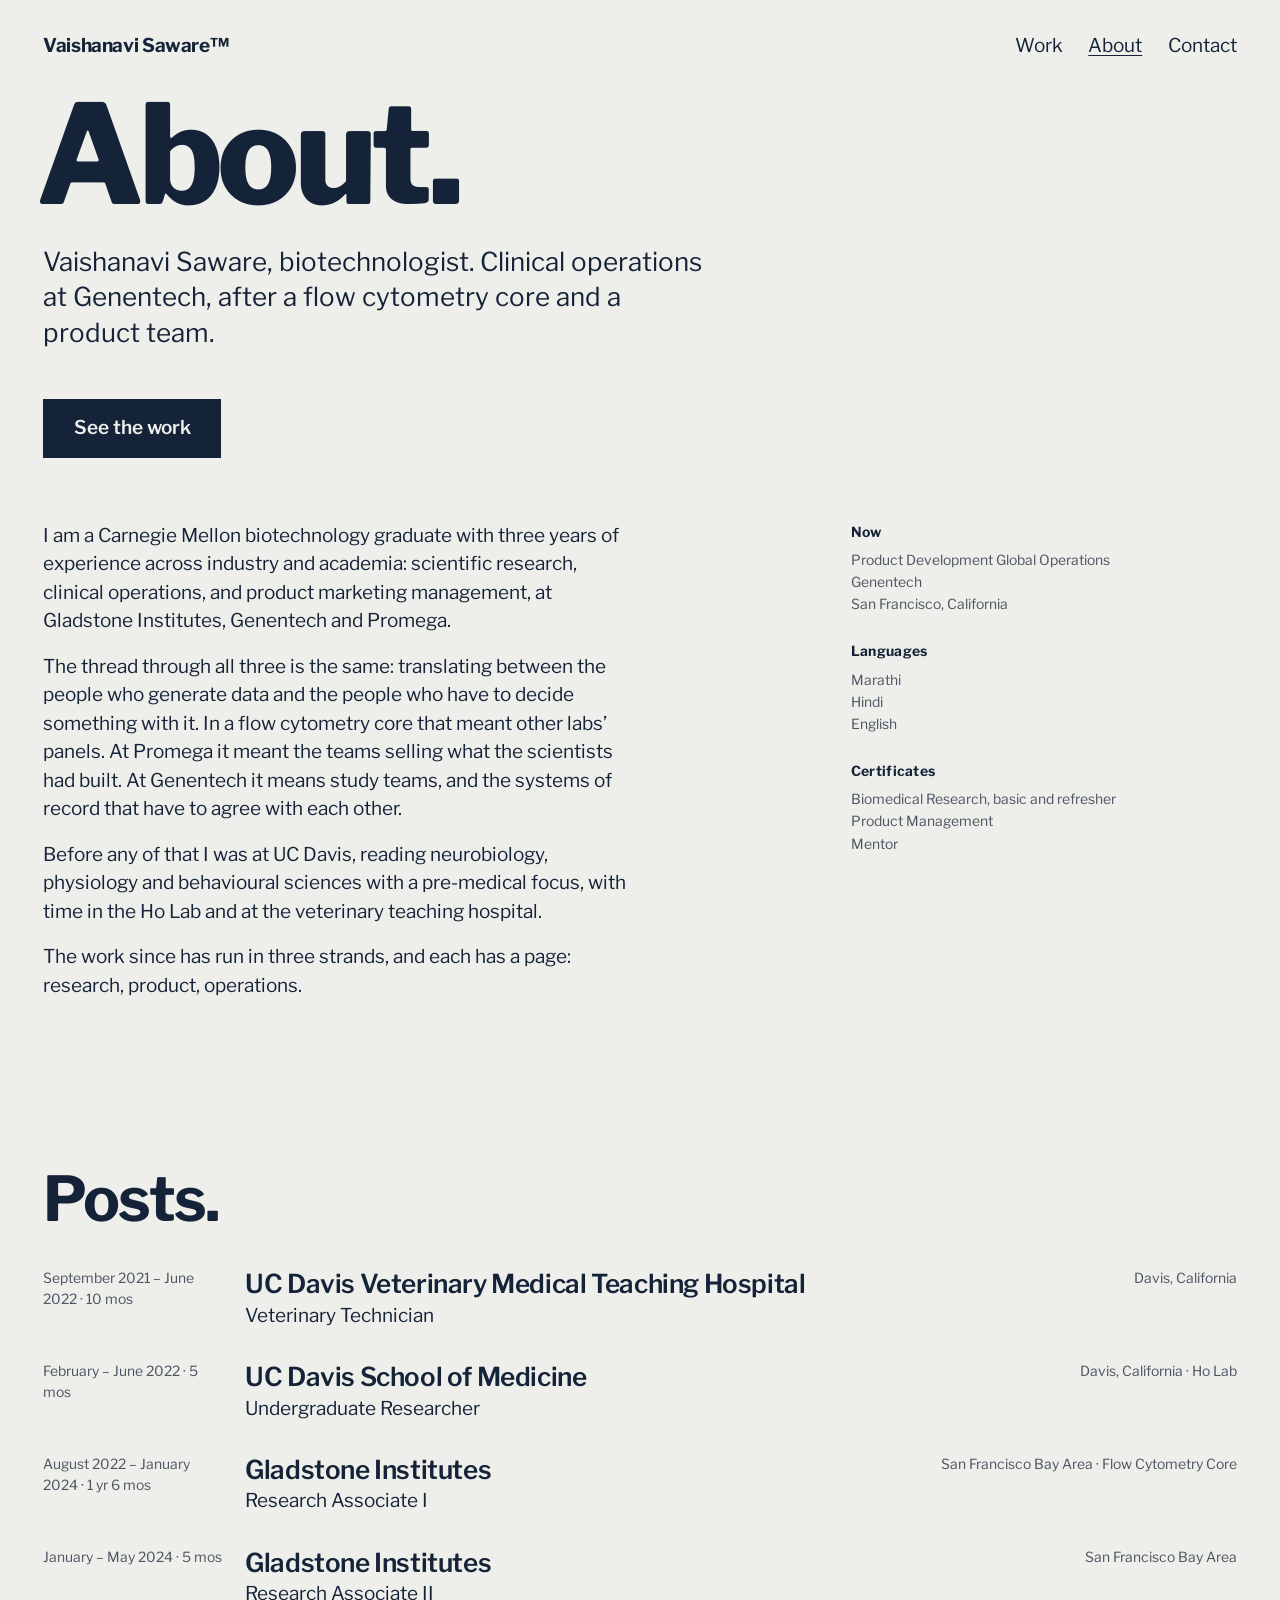
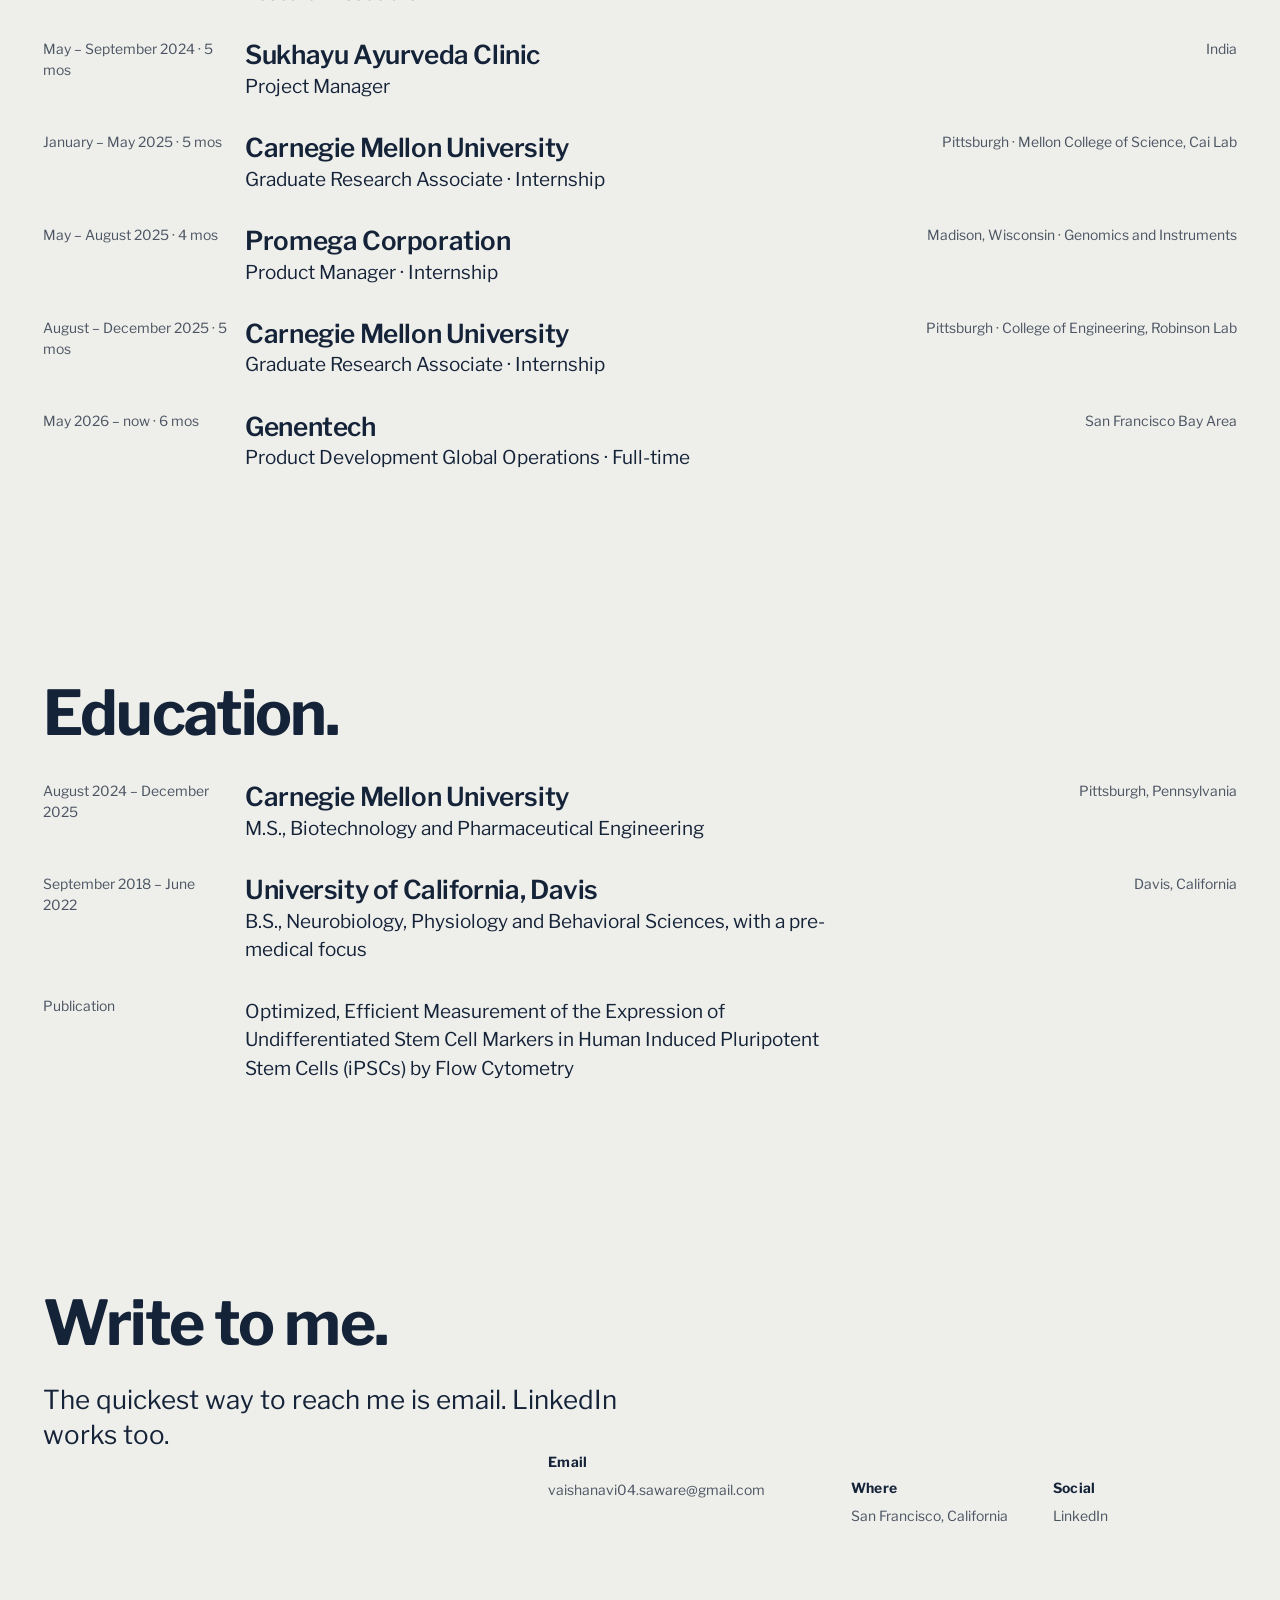
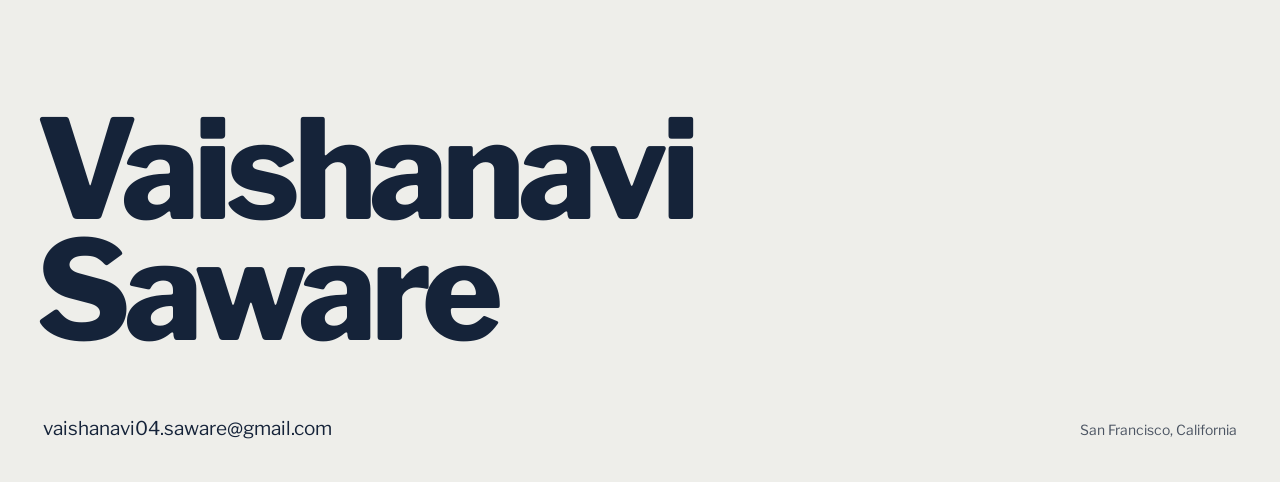
==== about.html @ 1524dba7 "Portfolio site for Vaishanavi Saware Five static pages built on a twelve-column grid with two anchor" ====
<!doctype html>
<html lang="en" class="no-js">
<head>
<meta charset="utf-8">
<meta name="viewport" content="width=device-width, initial-scale=1">
<title>About, Vaishanavi Saware</title>
<meta name="description" content="How Vaishanavi Saware got from a veterinary teaching hospital and a flow cytometry core to clinical operations at Genentech.">
<link rel="preconnect" href="https://fonts.googleapis.com">
<link rel="preconnect" href="https://fonts.gstatic.com" crossorigin>
<link href="https://fonts.googleapis.com/css2?family=Libre+Franklin:wght@400;600;700;800&display=swap" rel="stylesheet">
<link rel="stylesheet" href="assets/site.css">
</head>
<body>

<header class="wrap" style="padding-block:clamp(1.25rem,2.6vw,2rem) 0">
  <div class="grid corner-top">
    <a class="mark" href="index.html" style="grid-column:1 / span 5"><span class="mark-full">Vaishanavi Saware™</span><span class="mark-short">V. Saware</span></a>
    <nav class="nav a-rightend" aria-label="Main">
      <ul>
        <li><a href="index.html#work">Work</a></li>
        <li><a href="about.html" aria-current="page">About</a></li>
        <li><a href="#contact">Contact</a></li>
      </ul>
    </nav>
  </div>
</header>

<main>

  <section class="wrap sheet-head" aria-labelledby="about-h">
    <div class="grid">
      <div style="grid-column:1 / span 8">
        <h1 class="rise" id="about-h">About.</h1>
        <p class="lead rise" style="margin-top:clamp(1.1rem,2.2vw,1.75rem)">Vaishanavi Saware, biotechnologist. Clinical operations at Genentech, after a flow cytometry core and a product team.</p>
        <p class="rise"><a class="btn" href="index.html#work">See the work</a></p>
      </div>
    </div>

    <div class="grid" style="margin-top:clamp(2.5rem,5vw,4rem)">
      <div class="prose a-left">
        <p class="rise">I am a Carnegie Mellon biotechnology graduate with three years of experience across industry and academia: scientific research, clinical operations, and product marketing management, at Gladstone Institutes, Genentech and Promega.</p>
        <p class="rise">The thread through all three is the same: translating between the people who generate data and the people who have to decide something with it. In a flow cytometry core that meant other labs&#8217; panels. At Promega it meant the teams selling what the scientists had built. At Genentech it means study teams, and the systems of record that have to agree with each other.</p>
        <p class="rise">Before any of that I was at UC Davis, reading neurobiology, physiology and behavioural sciences with a pre-medical focus, with time in the Ho Lab and at the veterinary teaching hospital.</p>
        <p class="rise">The work since has run in three strands, and each has a page: research, product, operations.</p>
      </div>
      <div class="meta a-rightend rise">
        <div class="meta-block"><b>Now</b><span>Product Development Global Operations</span><span>Genentech</span><span>San Francisco, California</span></div>
        <div class="meta-block"><b>Languages</b><span>Marathi</span><span>Hindi</span><span>English</span></div>
        <div class="meta-block"><b>Certificates</b><span>Biomedical Research, basic and refresher</span><span>Product Management</span><span>Mentor</span></div>
      </div>
    </div>
  </section>

  <section class="wrap" aria-labelledby="posts-h" style="padding-block:var(--sect)">
    <div class="grid"><h2 class="a-full rise" id="posts-h">Posts.</h2></div>
    <div class="stack" style="margin-top:clamp(1.5rem,3vw,2.5rem)">
      <div class="stack-row grid rise">
        <span class="when">September 2021 – June 2022 · 10 mos</span>
        <div class="body"><span class="org">UC Davis Veterinary Medical Teaching Hospital</span><span class="role">Veterinary Technician</span></div>
        <span class="where">Davis, California</span>
      </div>
      <div class="stack-row grid rise">
        <span class="when">February – June 2022 · 5 mos</span>
        <div class="body"><span class="org">UC Davis School of Medicine</span><span class="role">Undergraduate Researcher</span></div>
        <span class="where">Davis, California · Ho Lab</span>
      </div>
      <div class="stack-row grid rise">
        <span class="when">August 2022 – January 2024 · 1 yr 6 mos</span>
        <div class="body"><span class="org">Gladstone Institutes</span><span class="role">Research Associate I</span></div>
        <span class="where">San Francisco Bay Area · Flow Cytometry Core</span>
      </div>
      <div class="stack-row grid rise">
        <span class="when">January – May 2024 · 5 mos</span>
        <div class="body"><span class="org">Gladstone Institutes</span><span class="role">Research Associate II</span></div>
        <span class="where">San Francisco Bay Area</span>
      </div>
      <div class="stack-row grid rise">
        <span class="when">May – September 2024 · 5 mos</span>
        <div class="body"><span class="org">Sukhayu Ayurveda Clinic</span><span class="role">Project Manager</span></div>
        <span class="where">India</span>
      </div>
      <div class="stack-row grid rise">
        <span class="when">January – May 2025 · 5 mos</span>
        <div class="body"><span class="org">Carnegie Mellon University</span><span class="role">Graduate Research Associate · Internship</span></div>
        <span class="where">Pittsburgh · Mellon College of Science, Cai Lab</span>
      </div>
      <div class="stack-row grid rise">
        <span class="when">May – August 2025 · 4 mos</span>
        <div class="body"><span class="org">Promega Corporation</span><span class="role">Product Manager · Internship</span></div>
        <span class="where">Madison, Wisconsin · Genomics and Instruments</span>
      </div>
      <div class="stack-row grid rise">
        <span class="when">August – December 2025 · 5 mos</span>
        <div class="body"><span class="org">Carnegie Mellon University</span><span class="role">Graduate Research Associate · Internship</span></div>
        <span class="where">Pittsburgh · College of Engineering, Robinson Lab</span>
      </div>
      <div class="stack-row grid rise">
        <span class="when">May 2026 – now · 6 mos</span>
        <div class="body"><span class="org">Genentech</span><span class="role">Product Development Global Operations · Full-time</span></div>
        <span class="where">San Francisco Bay Area</span>
      </div>
    </div>
  </section>

  <section class="wrap" aria-labelledby="edu-h" style="padding-block:var(--sect)">
    <div class="grid"><h2 class="a-full rise" id="edu-h">Education.</h2></div>
    <div class="stack" style="margin-top:clamp(1.5rem,3vw,2.5rem)">
      <div class="stack-row grid rise">
        <span class="when">August 2024 – December 2025</span>
        <div class="body"><span class="org">Carnegie Mellon University</span><span class="role">M.S., Biotechnology and Pharmaceutical Engineering</span></div>
        <span class="where">Pittsburgh, Pennsylvania</span>
      </div>
      <div class="stack-row grid rise">
        <span class="when">September 2018 – June 2022</span>
        <div class="body"><span class="org">University of California, Davis</span><span class="role">B.S., Neurobiology, Physiology and Behavioral Sciences, with a pre-medical focus</span></div>
        <span class="where">Davis, California</span>
      </div>
      <div class="stack-row grid rise">
        <span class="when">Publication</span>
        <div class="body"><span class="role">Optimized, Efficient Measurement of the Expression of Undifferentiated Stem Cell Markers in Human Induced Pluripotent Stem Cells (iPSCs) by Flow Cytometry</span></div>
      </div>
    </div>
  </section>

  <section class="wrap grid meta" id="contact" aria-labelledby="contact-h" style="padding-block:var(--sect)">
    <div class="a-left">
      <h2 class="rise" id="contact-h">Write to me.</h2>
      <p class="lead rise" style="margin-top:clamp(1.1rem,2.2vw,1.75rem)">The quickest way to reach me is email. LinkedIn works too.</p>
    </div>
    <div class="meta-block mb-1 rise"><b>Email</b><a href="mailto:vaishanavi04.saware@gmail.com">vaishanavi04.saware@gmail.com</a></div>
    <div class="meta-block mb-2 rise"><b>Where</b><span>San Francisco, California</span></div>
    <div class="meta-block mb-3 rise"><b>Social</b><a href="https://www.linkedin.com/in/vaishanavi-saware">LinkedIn</a></div>
  </section>

</main>

<footer class="foot wrap">
    <div class="grid"><p class="name a-full rise">Vaishanavi Saware</p></div>
    <div class="grid foot-line">
      <span style="grid-column:1 / span 6"><a href="mailto:vaishanavi04.saware@gmail.com">vaishanavi04.saware@gmail.com</a></span>
      <span class="right small muted" style="grid-column:9 / span 4">San Francisco, California</span>
    </div>
  </footer>

<script src="assets/site.js"></script>
</body>
</html>
---- assets/site.css ----
/* Vaishanavi Saware — portfolio
   One grid, two anchor lines (column 1 and column 7), tight margins, few type sizes.
   Built to references/layout.md and references/type.md of the design-taste-frontend skill. */

*, *::before, *::after { box-sizing: border-box; }
* { margin: 0; }
html { -webkit-text-size-adjust: 100%; scrollbar-gutter: stable both-edges; }
img, video, svg { display: block; max-width: 100%; }
button, input, select { font: inherit; color: inherit; }

:root {
  --paper: #eeeeea;
  --cover: #c4d8e9;
  --ink: #152339;
  --muted: #4b5462;

  /* layout.md §2 — tight margins so content reaches the edges */
  --margin: clamp(1rem, 2.2vw, 2rem);        /* 16–32px */
  --gutter: clamp(0.75rem, 1.4vw, 1.5rem);   /* 12–24px */
  --sect: clamp(4.5rem, 8.2vw, 11rem);       /* 72px phone → 118px desktop */

  /* type.md §2 — few sizes, far apart */
  --step-small: clamp(0.8125rem, 0.79rem + 0.1vw, 0.875rem);
  --step-body:  clamp(1.0625rem, 1rem + 0.25vw, 1.1875rem);
  --step-lead:  clamp(1.25rem, 1.1rem + 0.7vw, 1.625rem);
  --step-head:  clamp(2rem, 1.3rem + 3.2vw, 4rem);
  --step-disp:  clamp(3rem, 1rem + 9.5vw, 10.5rem);

  --ease: cubic-bezier(.22,.61,.36,1);
}

body {
  background: var(--paper); color: var(--ink);
  font-family: "Libre Franklin", "Helvetica Neue", Helvetica, Arial, sans-serif;
  font-size: var(--step-body); line-height: 1.5;
  font-kerning: normal; text-rendering: optimizeLegibility;
  max-width: 1920px; margin-inline: auto;
}

/* weight descends with size: only the name is at full weight (type.md §8) */
h1, h2, h3 { text-wrap: balance; hyphens: none; }
h1 { font-size: var(--step-disp); font-weight: 800; line-height: 0.9; letter-spacing: -0.04em; margin-left: -0.05em; }
h2 { font-size: var(--step-head); font-weight: 700; line-height: 0.98; letter-spacing: -0.03em; }
h3 { font-size: var(--step-lead); font-weight: 600; line-height: 1.2; letter-spacing: -0.015em; }
p { max-width: 62ch; text-wrap: pretty; }
p + p { margin-top: 0.9em; }
a { color: inherit; }
strong, b { font-weight: 600; }

::selection { background: var(--cover); color: var(--ink); }
:focus-visible { outline: 3px solid var(--ink); outline-offset: 3px; }
a { text-underline-offset: 0.18em; text-decoration-thickness: 0.07em; }

/* ---------- the one grid ---------- */
.wrap { padding-inline: var(--margin); }
.grid { display: grid; grid-template-columns: repeat(12, minmax(0, 1fr)); column-gap: var(--gutter); }
.muted { color: var(--muted); }
.small { font-size: var(--step-small); line-height: 1.45; }
.lead { font-size: var(--step-lead); line-height: 1.35; max-width: 40ch; }

/* anchor A = column 1, anchor B = column 7 */
.a-full { grid-column: 1 / -1; }
.a-left { grid-column: 1 / span 6; }
.a-right { grid-column: 7 / span 6; }
.a-rightend { grid-column: 9 / span 4; }

/* ---------- metadata ---------- */
.meta b { display: block; font-size: var(--step-small); font-weight: 700; letter-spacing: .02em; margin-bottom: .4rem; }
.meta span, .meta a { display: block; font-size: var(--step-small); color: var(--muted); line-height: 1.6;
  text-decoration: none; overflow-wrap: anywhere; }
.meta a:hover { color: var(--ink); text-decoration: underline; }
.meta-block + .meta-block { margin-top: clamp(1.1rem, 2vw, 1.6rem); }
.meta-row { display: grid; grid-template-columns: repeat(4, minmax(0, 1fr)); column-gap: var(--gutter); row-gap: clamp(1.1rem, 2vw, 1.6rem); }
.meta-row .meta-block + .meta-block { margin-top: 0; }

/* ---------- navigation (layout.md §7: small furniture, no bar) ---------- */
.nav ul { display: flex; gap: clamp(1rem, 2vw, 2rem); list-style: none; padding: 0; justify-content: flex-end; }
.nav a { text-decoration: none; font-size: var(--step-body); }
.nav a:hover, .nav a[aria-current="page"] { text-decoration: underline; }
.mark { font-size: var(--step-body); font-weight: 700; letter-spacing: -0.02em; text-decoration: none; }
.mark-short { display: none; }

/* ---------- the cover: one fact in each corner, like a mount round a print ---------- */
.cover { background: var(--cover); min-height: 100svh;
  padding-block: clamp(1.25rem, 2.6vw, 2rem) clamp(2rem, 4vw, 3.25rem);
  display: grid; align-content: space-between; row-gap: clamp(3rem, 8vw, 7rem); }
.cover .corner-top { align-items: baseline; }
.cover .corner-bottom { align-items: end; row-gap: clamp(2rem, 4vw, 3rem); }
.cover h1 { max-width: 11ch; }
.cover .lead { margin-top: clamp(1.1rem, 2.2vw, 1.75rem); }
.cover .btn { margin-top: clamp(1.4rem, 2.6vw, 2rem); }
.cover .meta b { color: var(--ink); }
.cover .meta span, .cover .meta a { color: var(--ink); }

.btn { display: inline-block; background: var(--ink); color: var(--paper); font-weight: 600;
  padding: .8em 1.6em; text-decoration: none; font-size: var(--step-body); border: 0;
  transition: background-color .2s var(--ease), transform .18s var(--ease); }
.btn:hover { background: #253752; }
.btn:active { transform: translateY(2px); }

/* ---------- the work index (an archive module: repetition is allowed here) ---------- */
.work-row { padding-block: clamp(1.1rem, 2.2vw, 1.8rem); }
.work-row a { text-decoration: none; display: grid;
  grid-template-columns: repeat(12, minmax(0, 1fr)); column-gap: var(--gutter); align-items: baseline; }
.work-row h3 { grid-column: 1 / span 5; font-size: var(--step-head); font-weight: 600;
  line-height: 0.98; letter-spacing: -0.03em; }
.work-row .where { grid-column: 1 / span 5; font-size: var(--step-small); color: var(--muted); margin-top: .5rem; }
.work-row .row-meta { grid-column: 7 / span 6; display: grid; gap: .35rem; align-self: end; padding-bottom: .4em; }
.work-row .disc { font-size: var(--step-body); max-width: 46ch; }
.work-row .go { font-size: var(--step-small); color: var(--muted); font-variant-numeric: tabular-nums; order: 2; }
.work-row a:hover h3 { text-decoration: underline; }

/* ---------- a work page head ---------- */
.sheet-head { padding-block: clamp(1.25rem, 2.6vw, 2rem) clamp(2.5rem, 5vw, 4.5rem); }
.sheet-head h1 { max-width: 11ch; }
.sheet-head .disc { font-size: var(--step-lead); margin-top: clamp(.7rem, 1.4vw, 1.1rem); max-width: 34ch; }
.sheet-head .btn { margin-top: clamp(1.4rem, 2.6vw, 2rem); }

/* ---------- prose and side column ---------- */
.prose p { font-size: var(--step-body); max-width: 60ch; }
.side h3 { margin-bottom: clamp(.7rem, 1.4vw, 1rem); }
.side ul { list-style: none; padding: 0; margin: 0; display: grid; gap: .4rem; }
.side li { font-size: var(--step-body); }

/* ---------- lists ---------- */
.stack > * + * { margin-top: clamp(1.4rem, 2.4vw, 2rem); }
.stack-row .when { grid-column: 1 / span 2; font-size: var(--step-small); color: var(--muted); font-variant-numeric: tabular-nums; }
.stack-row .body { grid-column: 3 / span 6; }
.stack-row .org { display: block; font-size: var(--step-lead); font-weight: 600; line-height: 1.2; letter-spacing: -0.015em; }
.stack-row .role { display: block; font-size: var(--step-body); margin-top: .15rem; }
.stack-row .where { grid-column: 9 / span 4; font-size: var(--step-small); color: var(--muted); text-align: right; }

.groups > div:nth-child(1) { grid-column: 1 / span 4; }
.groups > div:nth-child(2) { grid-column: 5 / span 4; }
.groups > div:nth-child(3) { grid-column: 9 / span 4; }
.groups h3 { margin-bottom: clamp(.7rem, 1.4vw, 1rem); }
.groups ul { list-style: none; padding: 0; margin: 0; display: grid; gap: .4rem; }
.groups li { font-size: var(--step-body); }

/* ---------- endings (layout.md §8: the name at full width, one quiet line) ---------- */
.foot { padding-block: clamp(3rem, 6vw, 7rem) clamp(1.75rem, 3vw, 2.5rem); }
.foot .name { font-size: var(--step-disp); font-weight: 800; letter-spacing: -0.045em; line-height: .88;
  margin-left: -0.05em; max-width: 11ch; }
.foot .foot-line { margin-top: clamp(2.5rem, 5vw, 4rem); align-items: baseline; }
.foot .foot-line a { font-size: var(--step-body); text-decoration: none; }
.foot .foot-line a:hover { text-decoration: underline; }
.foot .foot-line .right { justify-self: end; text-align: right; }

.next { padding-block: clamp(3rem, 6vw, 6rem) 0; align-items: baseline; }
.next a { text-decoration: none; }
.next .go-next { font-size: var(--step-lead); font-weight: 600; letter-spacing: -0.015em; }
.next .back { justify-self: end; font-size: var(--step-body); color: var(--muted); }
.next a:hover { text-decoration: underline; }

/* ---------- motion ---------- */
.rise { opacity: 0; transform: translateY(16px); transition: opacity .55s var(--ease), transform .55s var(--ease); }
.rise.in { opacity: 1; transform: none; }
.no-js .rise { opacity: 1; transform: none; }

/* ---------- the phone is a second composition (layout.md §9) ---------- */
@media (max-width: 900px) {
  .a-left, .a-right, .a-rightend { grid-column: 1 / -1; }
  .a-right, .a-rightend { margin-top: clamp(1.75rem, 4vw, 2.5rem); }
  .work-row a { grid-template-columns: 1fr; row-gap: .5rem; }
  .work-row h3, .work-row .row-meta, .work-row .where { grid-column: 1 / -1; }
  .work-row .row-meta { align-self: auto; padding-bottom: 0; }
  .work-row .go { order: 0; }
  .stack-row .when, .stack-row .body, .stack-row .where { grid-column: 1 / -1; }
  .stack-row .where { margin-top: .15rem; text-align: left; }
  .stack-row .body { margin-top: .15rem; }
  .cover h1, .sheet-head h1 { max-width: none; }

  .foot .name { max-width: none; }
  .foot .foot-line .right, .next .back { justify-self: start; text-align: left; margin-top: .75rem; }
}

@media (prefers-reduced-motion: reduce) {
  * { animation-duration: .01ms !important; transition-duration: .01ms !important; }
  .rise { opacity: 1; transform: none; }
}

@media (max-width: 700px) {
  .groups > div:nth-child(1), .groups > div:nth-child(2), .groups > div:nth-child(3) { grid-column: 1 / -1; }
  .groups > div + div { margin-top: clamp(1.75rem, 4vw, 2.5rem); }
}

/* the one deliberate exception: the work index heading is a monument */
.h-monument { font-size: var(--step-disp); font-weight: 800; line-height: 0.9;
  letter-spacing: -0.04em; margin-left: -0.05em; }

/* contact: the heading on anchor A, the facts on their own columns from anchor B */
#contact .mb-1 { grid-column: 6 / span 3; }
#contact .mb-2 { grid-column: 9 / span 2; }
#contact .mb-3 { grid-column: 11 / span 2; }

/* ---------- metadata groups: horizontal while there is room, on the same columns ---------- */
@media (max-width: 900px) {
  /* the three facts drop under the heading but stay in a row, four columns each */
  #contact .mb-1 { grid-column: 1 / span 4; }
  #contact .mb-2 { grid-column: 5 / span 4; }
  #contact .mb-3 { grid-column: 9 / span 4; }
  #contact .meta-block { margin-top: clamp(1.75rem, 4vw, 2.5rem); }

  .meta.a-rightend { display: grid; grid-template-columns: repeat(12, minmax(0, 1fr)); column-gap: var(--gutter); }
  .meta.a-rightend .meta-block { margin-top: 0; }
  .meta.a-rightend .meta-block:nth-child(1) { grid-column: 1 / span 4; }
  .meta.a-rightend .meta-block:nth-child(2) { grid-column: 5 / span 4; }
  .meta.a-rightend .meta-block:nth-child(3) { grid-column: 9 / span 4; }
}

@media (max-width: 700px) {
  .meta-row { grid-template-columns: repeat(2, minmax(0, 1fr)); }
}

/* only a real phone stacks them */
@media (max-width: 560px) {
  #contact .mb-1, #contact .mb-2, #contact .mb-3 { grid-column: 1 / -1; }
  #contact .meta-block + .meta-block { margin-top: clamp(1.1rem, 2vw, 1.6rem); }
  .meta.a-rightend { display: block; }
  .meta.a-rightend .meta-block + .meta-block { margin-top: clamp(1.1rem, 2vw, 1.6rem); }
}

@media (max-width: 420px) {
  .meta-row { grid-template-columns: 1fr; }
}

/* the navigation is one row on a phone, not a stack (layout.md §9) */
@media (max-width: 560px) {
  .mark-full { display: none; }
  .mark-short { display: inline; }
  .corner-top { align-items: baseline; }
  .corner-top .mark { grid-column: 1 / span 4 !important; }
  .nav.a-rightend { grid-column: 5 / span 8 !important; margin-top: 0 !important; }
  .nav ul { gap: clamp(.75rem, 3.5vw, 1.25rem); }
  .nav a, .mark { font-size: var(--step-small); }
}
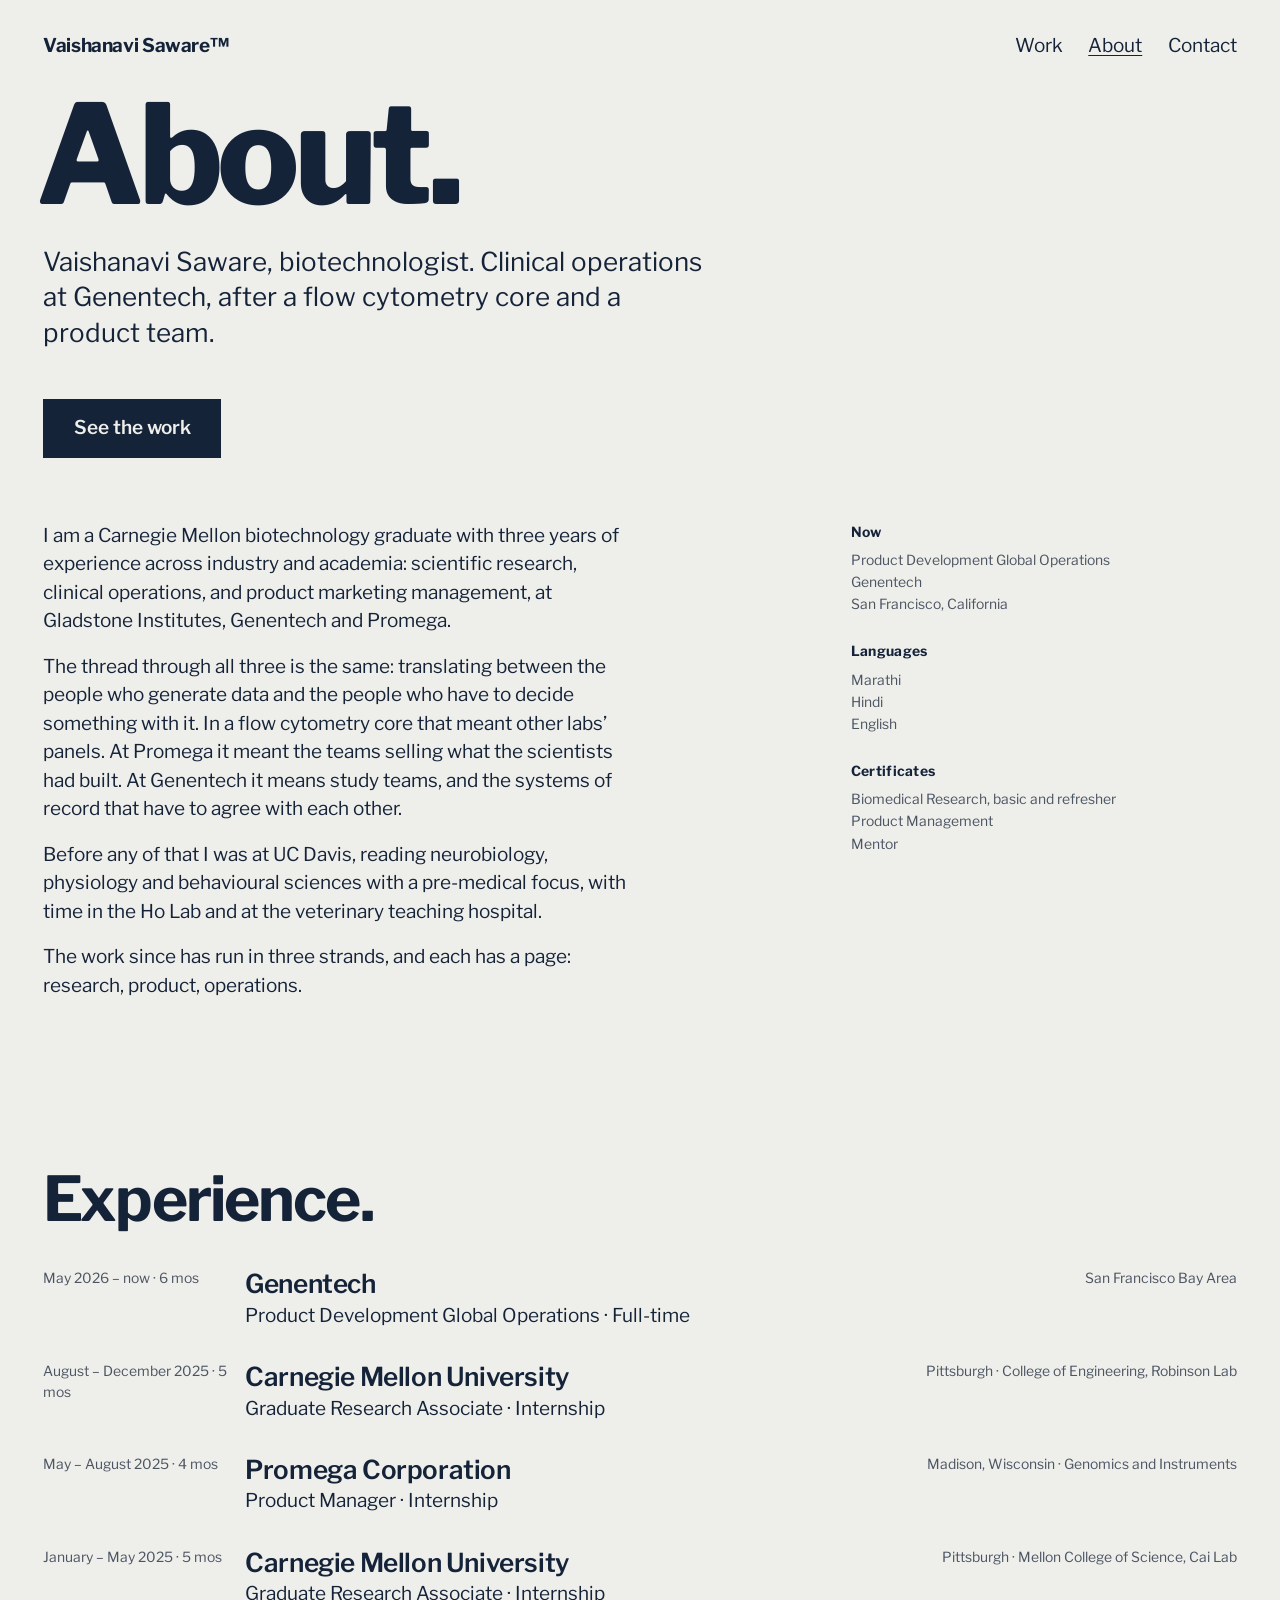
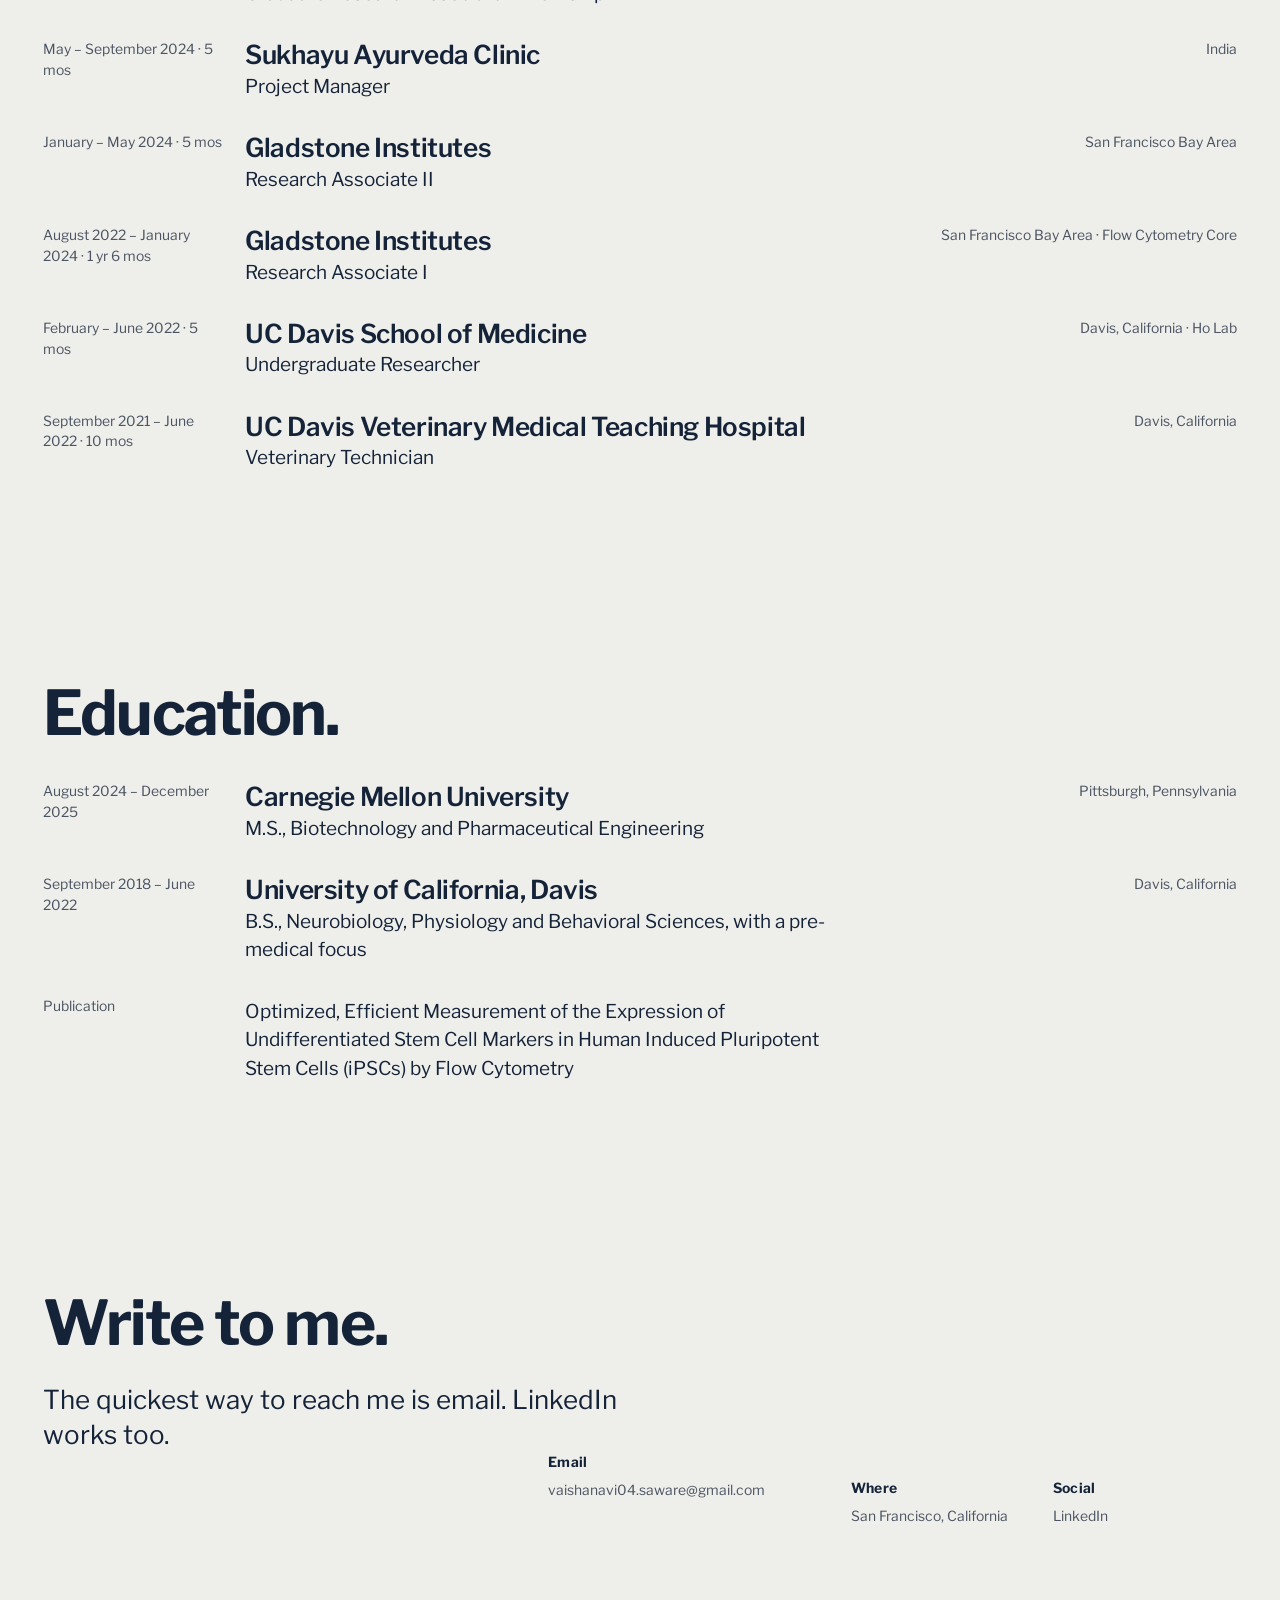
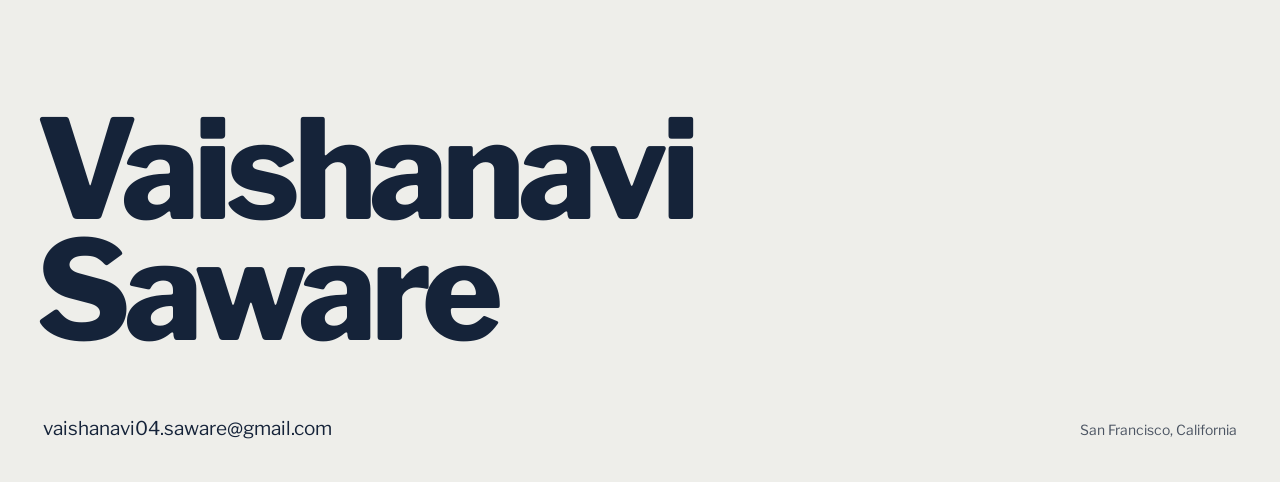
==== commit b924ae01: "Rename the About timeline to Experience, newest first The section read "Posts." and ran oldest to ne" ====
--- a/about.html
+++ b/about.html
@@ -51,13 +51,43 @@
     </div>
   </section>
 
-  <section class="wrap" aria-labelledby="posts-h" style="padding-block:var(--sect)">
-    <div class="grid"><h2 class="a-full rise" id="posts-h">Posts.</h2></div>
+  <section class="wrap" aria-labelledby="experience-h" style="padding-block:var(--sect)">
+    <div class="grid"><h2 class="a-full rise" id="experience-h">Experience.</h2></div>
     <div class="stack" style="margin-top:clamp(1.5rem,3vw,2.5rem)">
       <div class="stack-row grid rise">
-        <span class="when">September 2021 – June 2022 · 10 mos</span>
-        <div class="body"><span class="org">UC Davis Veterinary Medical Teaching Hospital</span><span class="role">Veterinary Technician</span></div>
-        <span class="where">Davis, California</span>
+        <span class="when">May 2026 – now · 6 mos</span>
+        <div class="body"><span class="org">Genentech</span><span class="role">Product Development Global Operations · Full-time</span></div>
+        <span class="where">San Francisco Bay Area</span>
+      </div>
+      <div class="stack-row grid rise">
+        <span class="when">August – December 2025 · 5 mos</span>
+        <div class="body"><span class="org">Carnegie Mellon University</span><span class="role">Graduate Research Associate · Internship</span></div>
+        <span class="where">Pittsburgh · College of Engineering, Robinson Lab</span>
+      </div>
+      <div class="stack-row grid rise">
+        <span class="when">May – August 2025 · 4 mos</span>
+        <div class="body"><span class="org">Promega Corporation</span><span class="role">Product Manager · Internship</span></div>
+        <span class="where">Madison, Wisconsin · Genomics and Instruments</span>
+      </div>
+      <div class="stack-row grid rise">
+        <span class="when">January – May 2025 · 5 mos</span>
+        <div class="body"><span class="org">Carnegie Mellon University</span><span class="role">Graduate Research Associate · Internship</span></div>
+        <span class="where">Pittsburgh · Mellon College of Science, Cai Lab</span>
+      </div>
+      <div class="stack-row grid rise">
+        <span class="when">May – September 2024 · 5 mos</span>
+        <div class="body"><span class="org">Sukhayu Ayurveda Clinic</span><span class="role">Project Manager</span></div>
+        <span class="where">India</span>
+      </div>
+      <div class="stack-row grid rise">
+        <span class="when">January – May 2024 · 5 mos</span>
+        <div class="body"><span class="org">Gladstone Institutes</span><span class="role">Research Associate II</span></div>
+        <span class="where">San Francisco Bay Area</span>
+      </div>
+      <div class="stack-row grid rise">
+        <span class="when">August 2022 – January 2024 · 1 yr 6 mos</span>
+        <div class="body"><span class="org">Gladstone Institutes</span><span class="role">Research Associate I</span></div>
+        <span class="where">San Francisco Bay Area · Flow Cytometry Core</span>
       </div>
       <div class="stack-row grid rise">
         <span class="when">February – June 2022 · 5 mos</span>
@@ -65,39 +95,9 @@
         <span class="where">Davis, California · Ho Lab</span>
       </div>
       <div class="stack-row grid rise">
-        <span class="when">August 2022 – January 2024 · 1 yr 6 mos</span>
-        <div class="body"><span class="org">Gladstone Institutes</span><span class="role">Research Associate I</span></div>
-        <span class="where">San Francisco Bay Area · Flow Cytometry Core</span>
-      </div>
-      <div class="stack-row grid rise">
-        <span class="when">January – May 2024 · 5 mos</span>
-        <div class="body"><span class="org">Gladstone Institutes</span><span class="role">Research Associate II</span></div>
-        <span class="where">San Francisco Bay Area</span>
-      </div>
-      <div class="stack-row grid rise">
-        <span class="when">May – September 2024 · 5 mos</span>
-        <div class="body"><span class="org">Sukhayu Ayurveda Clinic</span><span class="role">Project Manager</span></div>
-        <span class="where">India</span>
-      </div>
-      <div class="stack-row grid rise">
-        <span class="when">January – May 2025 · 5 mos</span>
-        <div class="body"><span class="org">Carnegie Mellon University</span><span class="role">Graduate Research Associate · Internship</span></div>
-        <span class="where">Pittsburgh · Mellon College of Science, Cai Lab</span>
-      </div>
-      <div class="stack-row grid rise">
-        <span class="when">May – August 2025 · 4 mos</span>
-        <div class="body"><span class="org">Promega Corporation</span><span class="role">Product Manager · Internship</span></div>
-        <span class="where">Madison, Wisconsin · Genomics and Instruments</span>
-      </div>
-      <div class="stack-row grid rise">
-        <span class="when">August – December 2025 · 5 mos</span>
-        <div class="body"><span class="org">Carnegie Mellon University</span><span class="role">Graduate Research Associate · Internship</span></div>
-        <span class="where">Pittsburgh · College of Engineering, Robinson Lab</span>
-      </div>
-      <div class="stack-row grid rise">
-        <span class="when">May 2026 – now · 6 mos</span>
-        <div class="body"><span class="org">Genentech</span><span class="role">Product Development Global Operations · Full-time</span></div>
-        <span class="where">San Francisco Bay Area</span>
+        <span class="when">September 2021 – June 2022 · 10 mos</span>
+        <div class="body"><span class="org">UC Davis Veterinary Medical Teaching Hospital</span><span class="role">Veterinary Technician</span></div>
+        <span class="where">Davis, California</span>
       </div>
     </div>
   </section>
